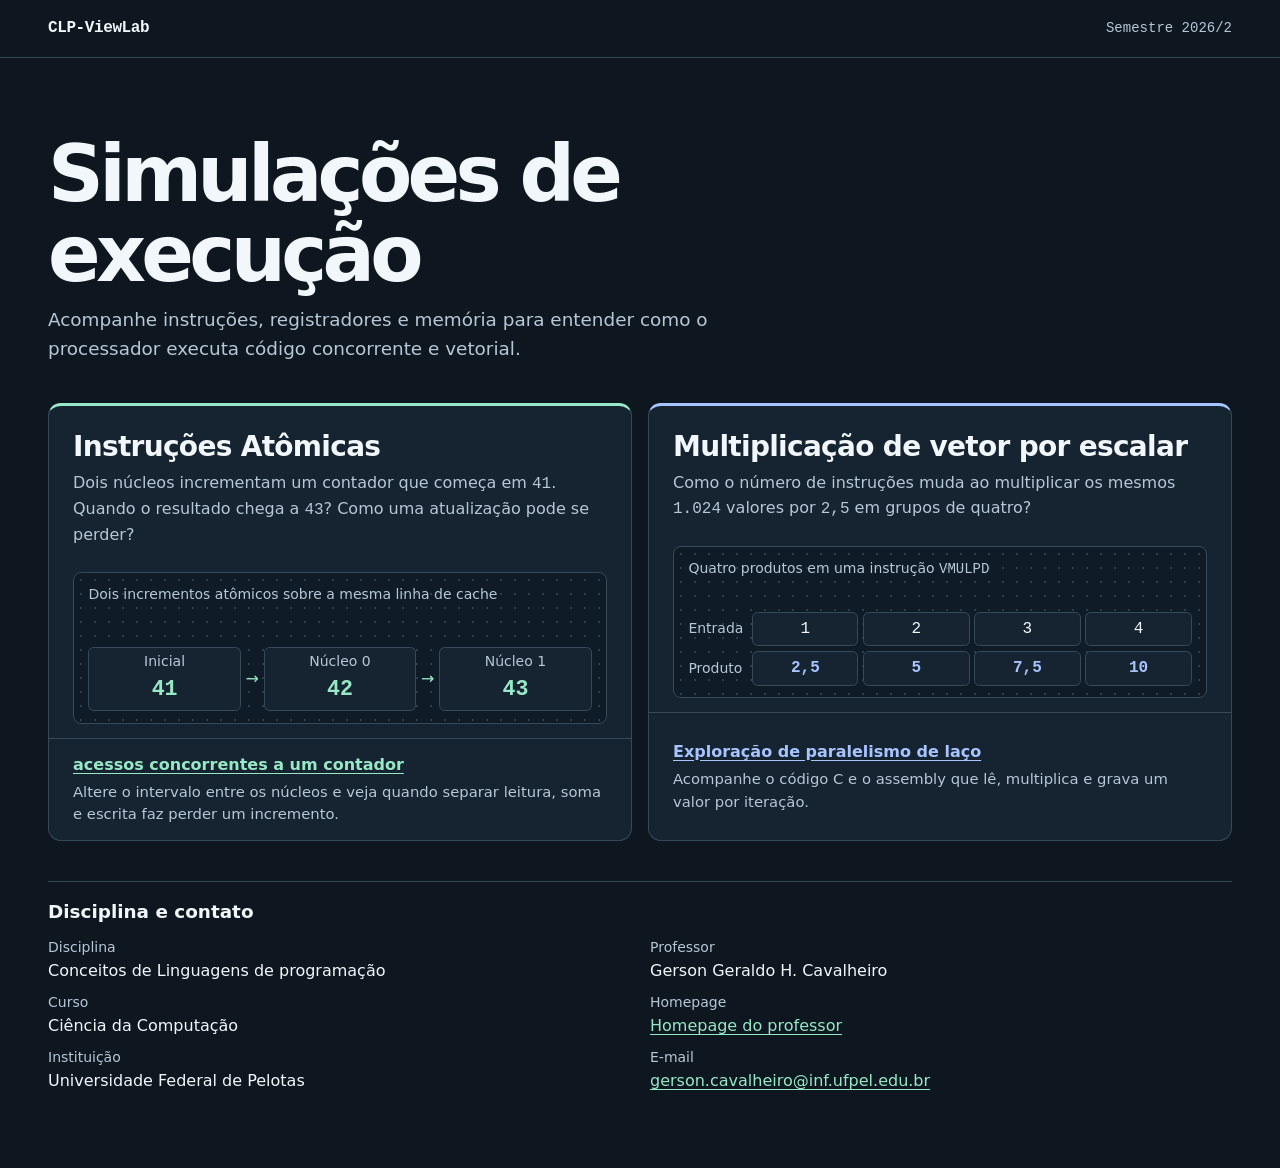
==== index.html @ eaea3841 "Publica o CLP-ViewLab do semestre 2026/2" ====
<!doctype html>
<html lang="pt-BR">
<head>
  <meta charset="utf-8">
  <meta name="viewport" content="width=device-width, initial-scale=1">
  <meta name="description" content="Simulações interativas de atomicidade, coerência de cache e vetorização AVX. Semestre 2026/2.">
  <meta name="theme-color" content="#0e1720">
  <title>CLP-ViewLab · Simulações de execução</title>
  <link rel="stylesheet" href="estilo.css">
</head>
<body>
  <header class="site-header">
    <div class="wrap header-row">
      <span class="brand">CLP-ViewLab</span>
      <span class="semester">Semestre 2026/2</span>
    </div>
  </header>

  <main class="wrap">
    <div class="intro">
      <h1>Simulações de execução</h1>
      <p>Acompanhe instruções, registradores e memória para entender como o processador executa código concorrente e vetorial.</p>
    </div>

    <div class="catalog">
      <section class="lab atomics" aria-labelledby="atomics-title">
        <div class="lab-intro">
          <h2 id="atomics-title">Instruções Atômicas</h2>
          <p>Dois núcleos incrementam um contador que começa em <code>41</code>. Quando o resultado chega a <code>43</code>? Como uma atualização pode se perder?</p>
        </div>

        <figure class="illustration">
          <figcaption>Dois incrementos atômicos sobre a mesma linha de cache</figcaption>
          <div class="counter-flow" role="img" aria-label="O contador passa de 41 para 42 e então para 43">
            <div><span>Inicial</span><strong>41</strong></div>
            <span class="connector" aria-hidden="true">→</span>
            <div><span>Núcleo 0</span><strong>42</strong></div>
            <span class="connector" aria-hidden="true">→</span>
            <div><span>Núcleo 1</span><strong>43</strong></div>
          </div>
        </figure>

        <ul class="lab-links">
          <li>
            <a href="simulacoes/atomicas/comparacao.html">
              <strong>acessos concorrentes a um contador</strong>
              <span>Altere o intervalo entre os núcleos e veja quando separar leitura, soma e escrita faz perder um incremento.</span>
            </a>
          </li>
        </ul>
      </section>

      <section class="lab vector" aria-labelledby="avx-title">
        <div class="lab-intro">
          <h2 id="avx-title">Multiplicação de vetor por escalar</h2>
          <p>Como o número de instruções muda ao multiplicar os mesmos <code>1.024</code> valores por <code>2,5</code> em grupos de quatro?</p>
        </div>

        <figure class="illustration">
          <figcaption>Quatro produtos em uma instrução <code>VMULPD</code></figcaption>
          <div class="vector-flow" role="img" aria-label="Um, dois, três e quatro multiplicados por dois vírgula cinco resultam em dois vírgula cinco, cinco, sete vírgula cinco e dez">
            <span>Entrada</span><div><span>1</span><span>2</span><span>3</span><span>4</span></div>
            <span>Produto</span><div><strong>2,5</strong><strong>5</strong><strong>7,5</strong><strong>10</strong></div>
          </div>
        </figure>

        <ul class="lab-links">
          <li>
            <a href="simulacoes/avx/index.html">
              <strong>Exploração de paralelismo de laço</strong>
              <span>Acompanhe o código C e o assembly que lê, multiplica e grava um valor por iteração.</span>
            </a>
          </li>
        </ul>
      </section>
    </div>

    <section class="academic" aria-labelledby="academic-title">
      <h2 id="academic-title">Disciplina e contato</h2>
      <div class="academic-grid">
        <dl>
          <div>
            <dt>Disciplina</dt>
            <dd>Conceitos de Linguagens de programação</dd>
          </div>
          <div>
            <dt>Curso</dt>
            <dd>Ciência da Computação</dd>
          </div>
          <div>
            <dt>Instituição</dt>
            <dd>Universidade Federal de Pelotas</dd>
          </div>
        </dl>
        <dl>
          <div>
            <dt>Professor</dt>
            <dd>Gerson Geraldo H. Cavalheiro</dd>
          </div>
          <div>
            <dt>Homepage</dt>
            <dd><a href="https://wp.ufpel.edu.br/gersonc/">Homepage do professor</a></dd>
          </div>
          <div>
            <dt>E-mail</dt>
            <dd><a href="mailto:gerson.cavalheiro@inf.ufpel.edu.br">gerson.cavalheiro@inf.ufpel.edu.br</a></dd>
          </div>
        </dl>
      </div>
    </section>
  </main>
</body>
</html>
---- estilo.css ----
:root {
  color-scheme: dark;
  --background: #0e1720;
  --panel: #162330;
  --canvas: #0f1b26;
  --line: #364a5a;
  --text: #f2f7fb;
  --muted: #b6c7d6;
  --green: #97e8c6;
  --blue: #a8c4ff;
  font: 100%/1.55 system-ui, sans-serif;
  color: var(--text);
  background: var(--background);
}

* { box-sizing: border-box; }
body { margin: 0; }
h1, h2, p, figure { margin: 0; }
code, .brand, .semester, .counter-flow strong, .vector-flow div {
  font-family: ui-monospace, Consolas, monospace;
}
.wrap { width: min(74rem, calc(100% - 2rem)); margin-inline: auto; }
.site-header { border-bottom: 1px solid var(--line); }
.header-row {
  display: flex;
  flex-wrap: wrap;
  align-items: center;
  justify-content: space-between;
  gap: .55rem 1.25rem;
  padding-block: 1rem;
}
.brand { font-weight: 700; letter-spacing: -.025em; }
.semester { color: var(--muted); font-size: .875rem; }
main { padding-block: clamp(2rem, 6vw, 4.75rem); }
.intro { max-width: 46rem; margin-bottom: clamp(1.35rem, 4vw, 2.5rem); }
.intro h1 { font-size: clamp(2.25rem, 6.7vw, 4.85rem); line-height: 1.04; letter-spacing: -.06em; }
.intro p { margin-top: .7rem; color: var(--muted); max-width: 59ch; font-size: clamp(1rem, 2vw, 1.15rem); }

.catalog {
  display: grid;
  grid-template-columns: repeat(2, minmax(0, 1fr));
  align-items: stretch;
  gap: 1rem;
}
.lab {
  display: grid;
  grid-template-rows: auto auto 1fr;
  min-width: 0;
  border: 1px solid var(--line);
  border-top: 3px solid var(--accent);
  border-radius: .8rem;
  background: var(--panel);
}
.atomics { --accent: var(--green); }
.vector { --accent: var(--blue); }
.lab-intro { padding: clamp(.9rem, 2.6vw, 1.5rem); }
.lab-intro h2 { font-size: clamp(1.35rem, 3vw, 1.75rem); line-height: 1.2; letter-spacing: -.025em; }
.lab-intro p { margin-top: .45rem; color: var(--muted); }

.illustration {
  display: flex;
  flex-direction: column;
  justify-content: space-between;
  gap: .6rem;
  min-height: 9.5rem;
  margin-inline: clamp(.9rem, 2.6vw, 1.5rem);
  padding: .7rem clamp(.5rem, 2vw, .9rem);
  border: 1px solid var(--line);
  border-radius: .5rem;
  background: radial-gradient(circle, #2b3c4c 1px, transparent 1px) 0 0 / 14px 14px, var(--canvas);
}
figcaption { color: var(--muted); font-size: .875rem; }
.counter-flow {
  display: grid;
  grid-template-columns: minmax(0, 1fr) auto minmax(0, 1fr) auto minmax(0, 1fr);
  gap: .3rem;
  align-items: center;
  text-align: center;
}
.counter-flow div, .vector-flow div > * {
  padding: .24rem;
  border: 1px solid var(--line);
  border-radius: .35rem;
  background: var(--panel);
}
.counter-flow div span { display: block; color: var(--muted); font-size: .875rem; }
.counter-flow strong { display: block; color: var(--accent); font-size: 1.35rem; }
.connector { color: var(--accent); }
.vector-flow { display: grid; grid-template-columns: auto minmax(0, 1fr); gap: .3rem .55rem; align-items: center; }
.vector-flow > span { color: var(--muted); font-size: .875rem; }
.vector-flow div { display: grid; grid-template-columns: repeat(4, minmax(0, 1fr)); gap: .3rem; text-align: center; }
.vector-flow strong { color: var(--accent); }

.lab-links {
  display: grid;
  margin: .9rem 0 0;
  padding: 0;
  list-style: none;
}
.lab-links li { border-top: 1px solid var(--line); }
.lab-links a {
  display: grid;
  gap: .2rem;
  align-content: center;
  height: 100%;
  padding: .85rem clamp(.9rem, 2.6vw, 1.5rem);
  color: var(--accent);
  text-decoration: none;
}
.lab-links li:last-child a { border-radius: 0 0 .8rem .8rem; }
.lab-links a:hover { background: var(--canvas); }
.lab-links a:focus-visible { outline: 2px solid var(--accent); outline-offset: -3px; }
.lab-links strong { text-decoration: underline; text-underline-offset: .2em; }
.lab-links span { color: var(--muted); font-size: .925rem; }

.academic {
  margin-top: clamp(1.35rem, 4vw, 2.5rem);
  padding-top: 1rem;
  border-top: 1px solid var(--line);
}
.academic h2 { font-size: 1.15rem; }
.academic-grid {
  display: grid;
  grid-template-columns: repeat(2, minmax(0, 1fr));
  gap: .85rem 1.25rem;
  margin-top: .65rem;
}
.academic-grid dl { display: grid; gap: .55rem; margin: 0; }
.academic-grid dt { color: var(--muted); font-size: .875rem; }
.academic-grid dd { margin: 0; overflow-wrap: anywhere; }
.academic-grid a { color: var(--green); text-underline-offset: .2em; }

@media (max-width: 48rem) {
  .catalog { grid-template-columns: minmax(0, 1fr); }
  .illustration { min-height: auto; }
}
@media (max-width: 38rem) {
  .academic-grid { grid-template-columns: minmax(0, 1fr); }
}
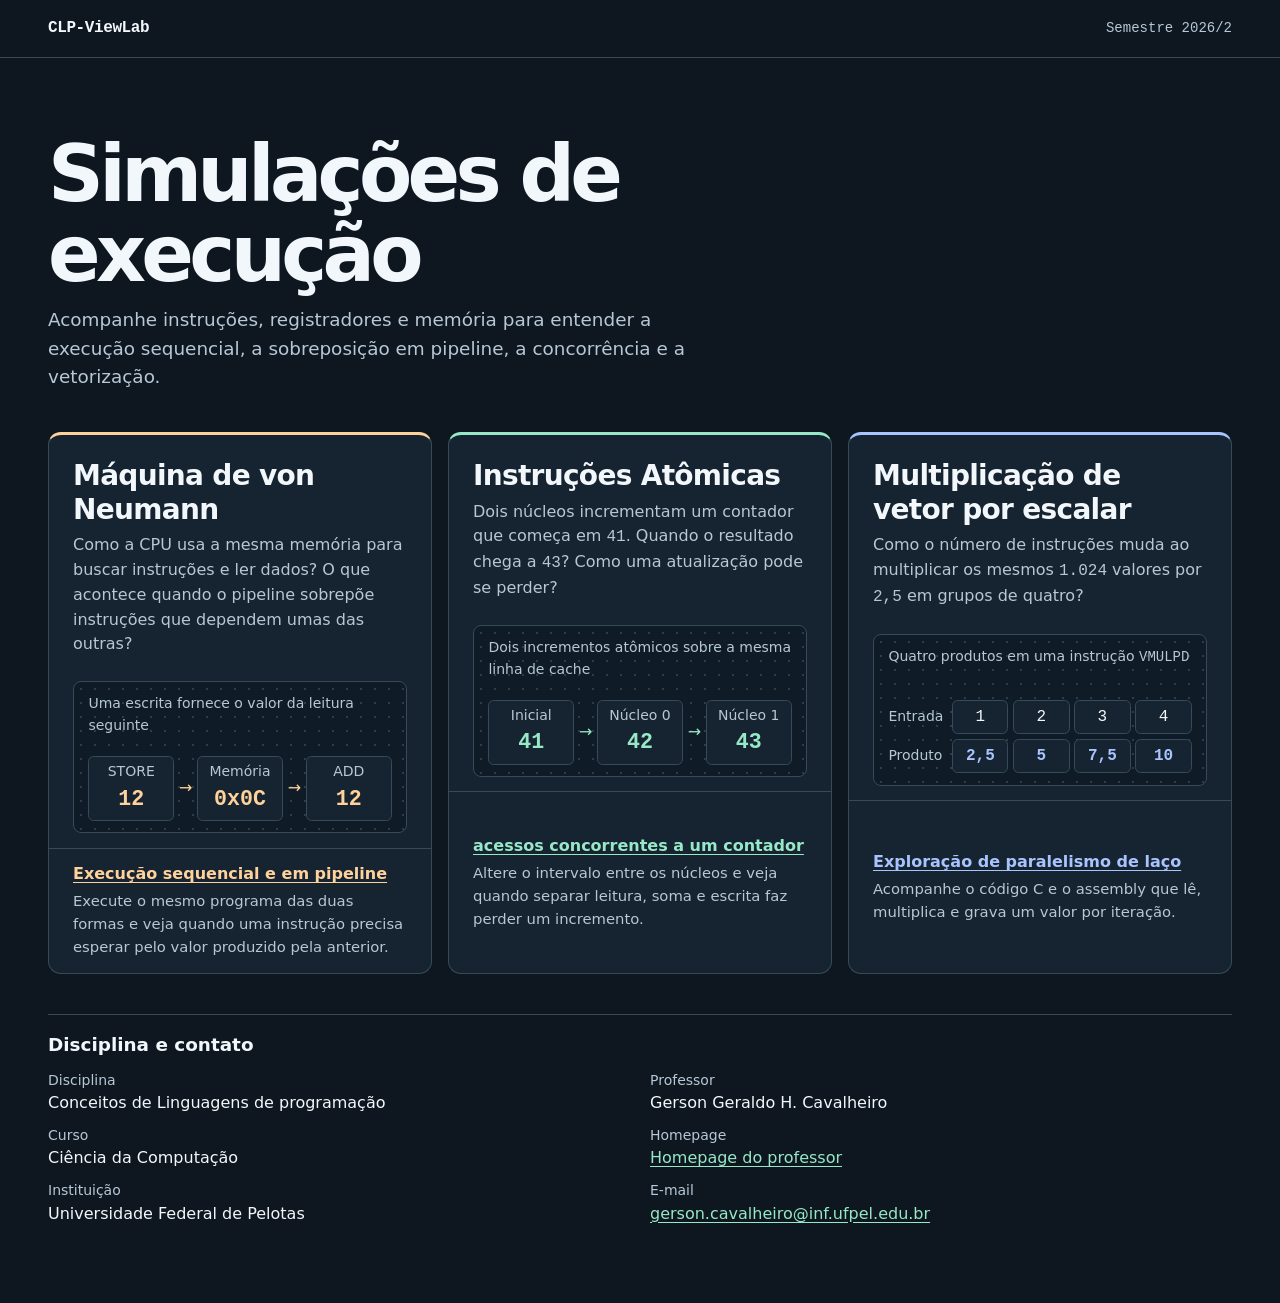
==== commit d3662079: "Inclui o simulador de von Neumann e documenta o CLP-ViewLab" ====
--- a/index.html
+++ b/index.html
@@ -3,7 +3,7 @@
 <head>
   <meta charset="utf-8">
   <meta name="viewport" content="width=device-width, initial-scale=1">
-  <meta name="description" content="Simulações interativas de atomicidade, coerência de cache e vetorização AVX. Semestre 2026/2.">
+  <meta name="description" content="Simulações interativas da máquina de von Neumann, de instruções atômicas e de vetorização AVX. Semestre 2026/2.">
   <meta name="theme-color" content="#0e1720">
   <title>CLP-ViewLab · Simulações de execução</title>
   <link rel="stylesheet" href="estilo.css">
@@ -19,10 +19,37 @@
   <main class="wrap">
     <div class="intro">
       <h1>Simulações de execução</h1>
-      <p>Acompanhe instruções, registradores e memória para entender como o processador executa código concorrente e vetorial.</p>
+      <p>Acompanhe instruções, registradores e memória para entender a execução sequencial, a sobreposição em pipeline, a concorrência e a vetorização.</p>
     </div>
 
     <div class="catalog">
+      <section class="lab von-neumann" aria-labelledby="von-neumann-title">
+        <div class="lab-intro">
+          <h2 id="von-neumann-title">Máquina de von Neumann</h2>
+          <p>Como a CPU usa a mesma memória para buscar instruções e ler dados? O que acontece quando o pipeline sobrepõe instruções que dependem umas das outras?</p>
+        </div>
+
+        <figure class="illustration">
+          <figcaption>Uma escrita fornece o valor da leitura seguinte</figcaption>
+          <div class="counter-flow" role="img" aria-label="STORE grava 12 no endereço 0x0C, de onde ADD lê o valor 12">
+            <div><span>STORE</span><strong>12</strong></div>
+            <span class="connector" aria-hidden="true">→</span>
+            <div><span>Memória</span><strong>0x0C</strong></div>
+            <span class="connector" aria-hidden="true">→</span>
+            <div><span>ADD</span><strong>12</strong></div>
+          </div>
+        </figure>
+
+        <ul class="lab-links">
+          <li>
+            <a href="simulacoes/von-neumann/index.html">
+              <strong>Execução sequencial e em pipeline</strong>
+              <span>Execute o mesmo programa das duas formas e veja quando uma instrução precisa esperar pelo valor produzido pela anterior.</span>
+            </a>
+          </li>
+        </ul>
+      </section>
+
       <section class="lab atomics" aria-labelledby="atomics-title">
         <div class="lab-intro">
           <h2 id="atomics-title">Instruções Atômicas</h2>
--- a/estilo.css
+++ b/estilo.css
@@ -6,6 +6,7 @@
   --line: #364a5a;
   --text: #f2f7fb;
   --muted: #b6c7d6;
+  --amber: #ffd29b;
   --green: #97e8c6;
   --blue: #a8c4ff;
   font: 100%/1.55 system-ui, sans-serif;
@@ -38,7 +39,7 @@
 
 .catalog {
   display: grid;
-  grid-template-columns: repeat(2, minmax(0, 1fr));
+  grid-template-columns: repeat(auto-fit, minmax(min(100%, 20rem), 1fr));
   align-items: stretch;
   gap: 1rem;
 }
@@ -51,6 +52,7 @@
   border-radius: .8rem;
   background: var(--panel);
 }
+.von-neumann { --accent: var(--amber); }
 .atomics { --accent: var(--green); }
 .vector { --accent: var(--blue); }
 .lab-intro { padding: clamp(.9rem, 2.6vw, 1.5rem); }
